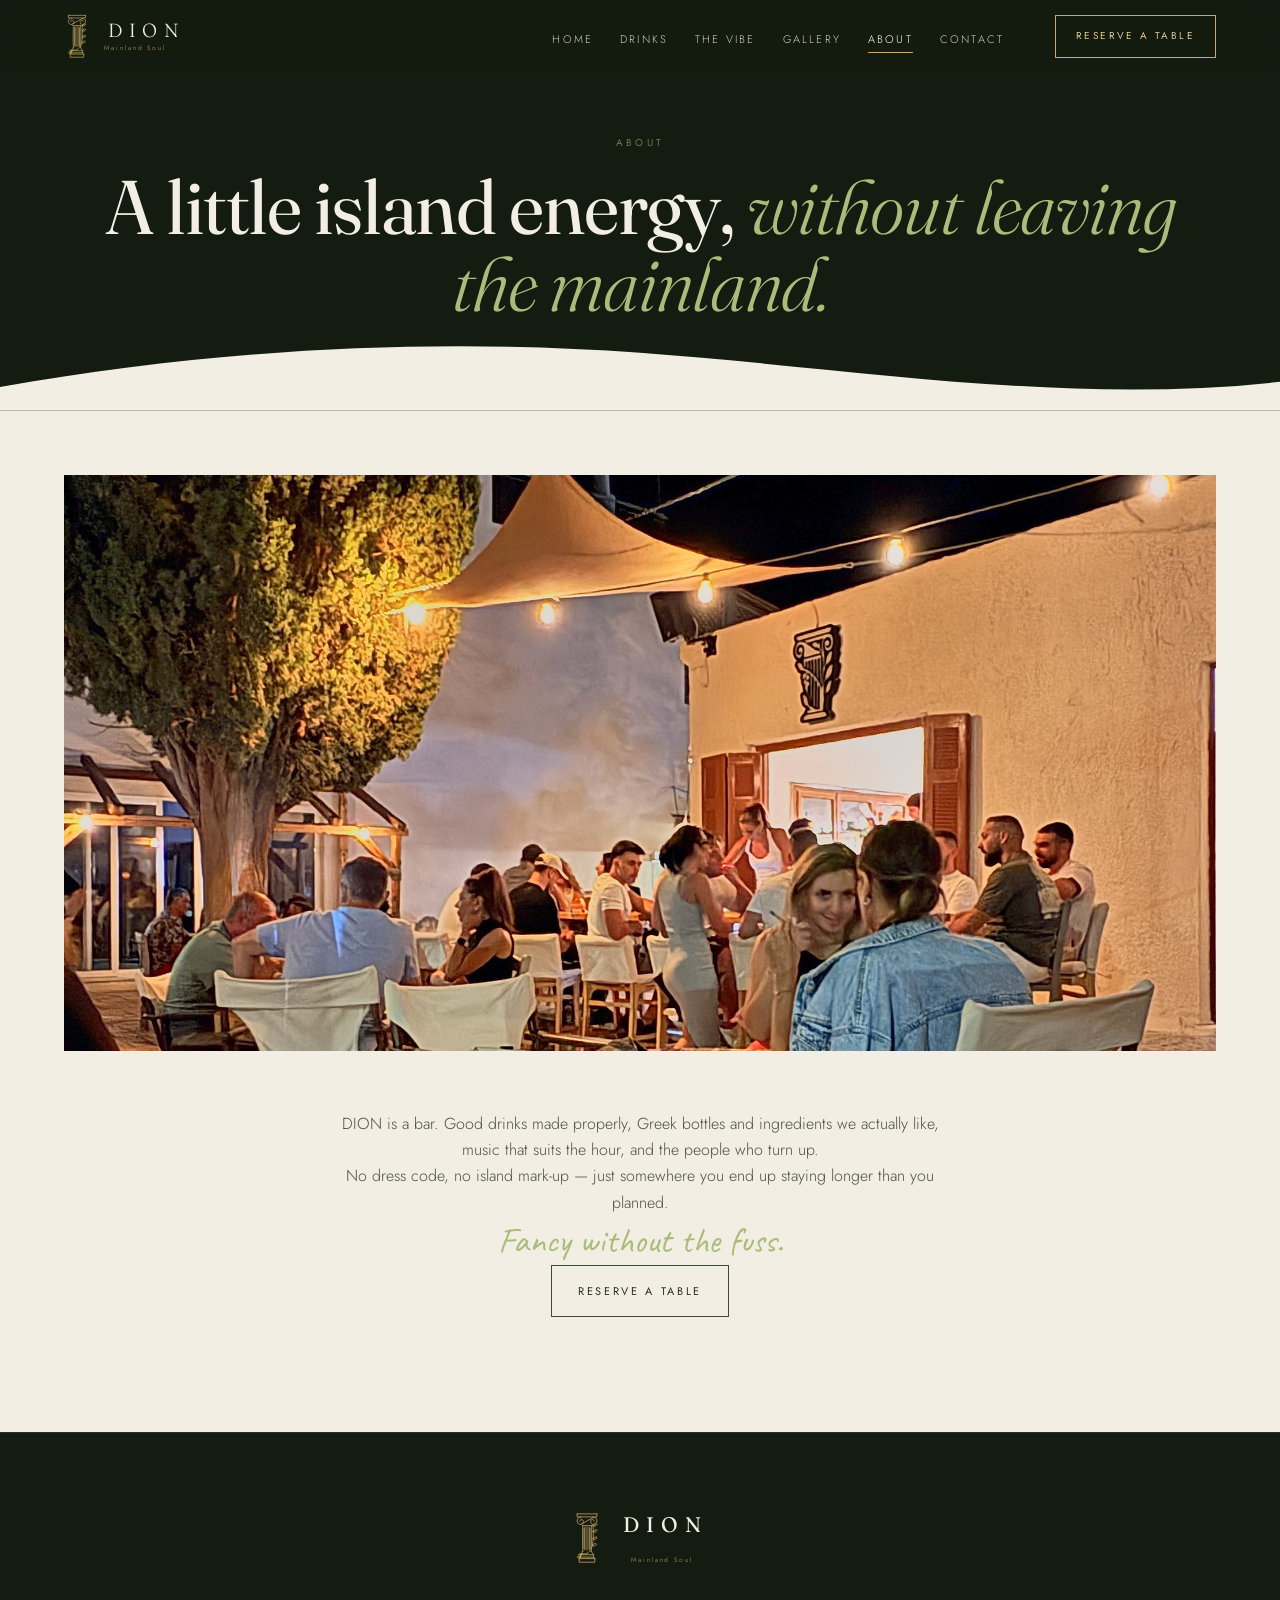
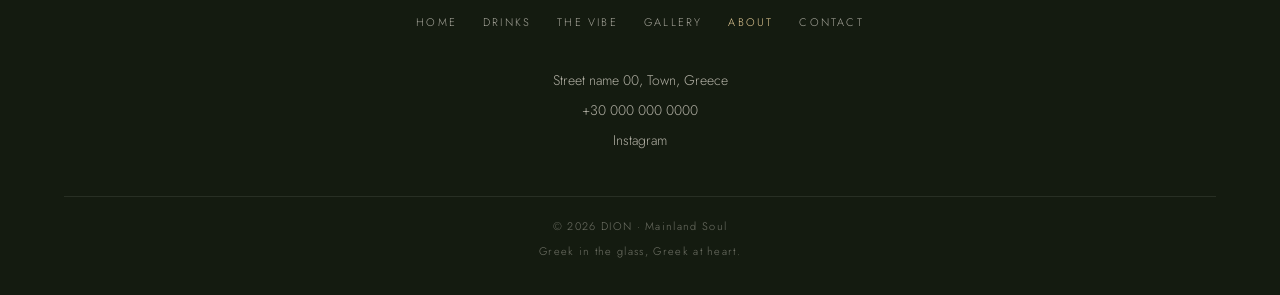
==== about.html @ cab8780d "Add files via upload" ====
<!DOCTYPE html>
<html lang="en">
<head>
<meta charset="utf-8">
<script>document.documentElement.className="js"</script>
<meta name="viewport" content="width=device-width, initial-scale=1, viewport-fit=cover">
<title>About · DION</title>
<meta name="description" content="DION is a bar. A little island energy, without leaving the mainland.">
<meta name="theme-color" content="#0B0B0A">
<meta property="og:title" content="About · DION">
<meta property="og:description" content="DION is a bar. A little island energy, without leaving the mainland.">
<meta property="og:image" content="hero-wide.jpeg">
<meta property="og:type" content="website">
<link rel="preconnect" href="https://fonts.googleapis.com">
<link rel="preconnect" href="https://fonts.gstatic.com" crossorigin>
<link rel="preconnect" href="https://images.unsplash.com" crossorigin>
<link rel="stylesheet" media="print" onload="this.media='all'"
      href="https://fonts.googleapis.com/css2?family=Fraunces:ital,opsz,wght@0,9..144,300..700;1,9..144,300..600&family=Jost:wght@300;400;500&family=Caveat:wght@500&display=swap">
<noscript><link rel="stylesheet" href="https://fonts.googleapis.com/css2?family=Fraunces:ital,opsz,wght@0,9..144,300..700;1,9..144,300..600&family=Jost:wght@300;400;500&family=Caveat:wght@500&display=swap"></noscript>
<link rel="stylesheet" href="assets/site.css">
</head>
<body>

<svg width="0" height="0" style="position:absolute" aria-hidden="true"><symbol id="dion-mark" viewBox="0 0 100 190">
  <g fill="none" stroke="currentColor" stroke-width="2.6" stroke-linecap="round" stroke-linejoin="round">
    <path d="M17 13 H83"/><path d="M83 13 V23 H17 V13"/>
    <path d="M30 24 C22 24 17 29 17 36 C17 43 22 48 29 48 C34 48 38 44 38 39 C38 35 35 32 31 32 C28 32 26 34 26 37"/>
    <path d="M70 24 C78 24 83 29 83 36 C83 43 78 48 71 48 C66 48 62 44 62 39 C62 35 65 32 69 32 C72 32 74 34 74 37"/>
    <path d="M31 47 L69 26"/><path d="M35 52 H65"/>
    <path d="M36 52 C35 76 35 112 36 138"/><path d="M64 52 C65 76 65 112 64 138"/>
    <path d="M43 57 V133 M50 57 V133 M57 57 V133 M40 61 V129 M60 61 V129"/>
    <path d="M35 138 C33 143 31 146 28 149 H72 C69 146 67 143 65 138"/>
    <path d="M28 149 V157 H72 V149"/><path d="M28 157 C27 159 26 161 24 162 M72 157 C73 159 74 161 76 162"/>
    <path d="M24 162 H76 M24 162 V174 H76 V162"/>
    <path d="M36 146 C50 150 64 138 68 118 C72 98 71 70 70 50"/>
    <path d="M68 118 C73 111 79 110 82 114 C78 120 72 122 68 118 Z"/>
    <path d="M70 96 C75 89 81 88 84 92 C80 98 74 100 70 96 Z"/>
    <path d="M70 72 C75 65 81 64 84 68 C80 74 74 76 70 72 Z"/>
    <path d="M70 52 C75 45 81 44 84 48 C80 54 74 56 70 52 Z"/>
    <path d="M36 146 C31 149 27 154 26 159"/>
    <path d="M33 148 C29 144 24 145 22 149 C26 153 31 152 33 148 Z"/>
    <path d="M28 155 C24 152 19 153 17 157 C21 161 26 160 28 155 Z"/>
  </g>
</symbol></svg>

<header class="nav nav--solid" id="nav">
  <a class="nav__brand" href="index.html" aria-label="DION, home">
    <svg viewBox="0 0 100 190" aria-hidden="true"><use href="#dion-mark"/></svg>
    <span>DION<small>Mainland Soul</small></span>
  </a>
  <button class="nav__burger" id="burger" type="button" aria-label="Menu" aria-expanded="false"><span></span></button>
  <ul class="nav__links" id="menu">
      <li><a href="index.html">Home</a></li>
      <li><a href="drinks.html">Drinks</a></li>
      <li><a href="vibe.html">The Vibe</a></li>
      <li><a href="gallery.html">Gallery</a></li>
      <li><a href="about.html" aria-current="page">About</a></li>
      <li><a href="contact.html">Contact</a></li>
      <li><a class="btn nav__cta" href="contact.html" data-cta>Reserve a table</a></li>
  </ul>
  <a class="btn nav__cta" href="contact.html" data-cta>Reserve a table</a>
</header>

<main>
<section class="pagehead">
  <div class="wrap">
    <p class="eyebrow rv">About</p>
    <h1 class="rv">A little island energy, <em>without leaving the mainland.</em></h1>
  </div>
</section>
<svg class="curve curve--cream" viewBox="0 0 1440 90" preserveAspectRatio="none" aria-hidden="true"><path fill="currentColor" d="M0 62C240 18 480 4 720 22s480 62 720 34v34H0V62Z"/></svg>
<section class="section section--cream">
  <div class="wrap">
    <figure class="fig fig--wide rv" style="grid-column:auto">
      <img src="hero-wide.jpeg" width="2000" height="1330" loading="lazy" decoding="async"
           alt="The DION courtyard on a summer night">
    </figure>
    <div class="col" style="margin-top:clamp(38px,5vw,60px)">
      <p class="lede rv">DION is a bar. Good drinks made properly, Greek bottles and ingredients we
        actually like, music that suits the hour, and the people who turn up.</p>
      <p class="lede rv">No dress code, no island mark-up — just somewhere you end up staying longer
        than you planned.</p>
      <p class="hand rv">Fancy without the fuss.</p>
      <p class="rv"><a class="btn btn--dark" href="contact.html" data-cta>Reserve a table</a></p>
    </div>
  </div>
</section>
</main>

<footer class="foot">
  <div class="wrap">
    <a class="foot__brand" href="index.html" aria-label="DION, home">
      <svg viewBox="0 0 100 190" aria-hidden="true"><use href="#dion-mark"/></svg>
      <span><b>DION</b><small>Mainland Soul</small></span>
    </a>
    <nav aria-label="Footer"><a href="index.html">Home</a><a href="drinks.html">Drinks</a><a href="vibe.html">The Vibe</a><a href="gallery.html">Gallery</a><a href="about.html" aria-current="page">About</a><a href="contact.html">Contact</a></nav>
    <div class="foot__col">
      <span id="fAddr">Street name 00, Town, Greece</span>
      <a id="fPhone" href="tel:+300000000000" data-phone>+30 000 000 0000</a>
      <a id="fIg" href="https://instagram.com/" target="_blank" rel="noopener">Instagram</a>
    </div>
    <div class="foot__base">
      <span>© <span id="year">2026</span> DION · Mainland Soul</span>
      <span>Greek in the glass, Greek at heart.</span>
    </div>
  </div>
</footer>
<script src="assets/site.js"></script>
</body>
</html>
---- assets/site.css ----
/* ═══════════════════════════════════════════════════════════════════════
   DION — shared stylesheet for every page.

   Alignment rule, applied consistently:
     · The hero on the home page is left-aligned. Everything else is centred.
     · Text sits in a centred column (--measure) so no block ever runs to
       one edge while its neighbour sits in the middle.
   ═══════════════════════════════════════════════════════════════════════ */

/* ── TOKENS ──────────────────────────────────────────────────────────── */
:root{
  --black:#0B0B0A;
  --olive-950:#141B10;
  --olive-900:#1B2416;
  --olive-800:#26301C;
  --olive-600:#3D4C2C;
  --olive-400:#6B7C4E;
  --sage:#A9BC7B;
  --sage-dim:#8A9C63;
  --cream:#F3EEE3;
  --cream-2:#E8E1D1;
  --cream-3:#D8CFB9;
  --gold:#C9A86A;
  --gold-lt:#E2C994;
  --gold-dim:#8E7645;
  --ink:#20261A;
  --ink-soft:#4A523E;

  --serif:"Fraunces",Georgia,"Times New Roman",serif;
  --sans:"Jost","Avenir Next","Helvetica Neue",Arial,sans-serif;
  --hand:"Caveat","Bradley Hand",cursive;

  --wrap:1280px;
  --gutter:clamp(20px,5vw,64px);
  --measure:62ch;           /* centred text column */
  --figgap:clamp(10px,1.4vw,18px);

  /* Entrance timing — home page only. Must match site.js. */
  --s1:.40s; --s2:.70s; --s3:.95s; --s4:1.15s; --s5:1.35s; --s6:1.55s;
  --stroke-dur:.55s;
  --word-at:2.05s; --word-dur:.75s;
  --doors-at:2.85s; --doors-dur:1.15s;
  --door-ease:cubic-bezier(.76,0,.24,1);
  --intro-play:running;
}

*,*::before,*::after{box-sizing:border-box}
html{-webkit-text-size-adjust:100%;overflow-x:hidden}
body{margin:0;background:var(--olive-900);color:var(--ink);font-family:var(--sans);font-weight:300;
     font-size:clamp(15px,.42vw + 14px,17px);line-height:1.65;overflow-x:hidden}
img{max-width:100%;display:block}
figure{margin:0}
a{color:inherit}
a,button{-webkit-tap-highlight-color:transparent}
:focus-visible{outline:2px solid var(--gold-lt);outline-offset:3px;border-radius:2px}
img.is-failed{opacity:0!important;visibility:hidden}
@media (prefers-reduced-motion:no-preference){html{scroll-behavior:smooth}}

/* ═══ 1. THE ENTRANCE (home only) ════════════════════════════════════ */
.entrance{position:fixed;inset:0;z-index:100;display:flex;background:var(--black);
  animation:introRetire 0s linear calc(var(--doors-at) + var(--doors-dur)) forwards;
  animation-play-state:var(--intro-play)}
@keyframes introRetire{to{visibility:hidden;pointer-events:none}}
.entrance.is-done{opacity:0;pointer-events:none;transition:opacity .4s ease}
.door{position:relative;flex:1 0 50%;height:100%;overflow:hidden;background:var(--black);
  animation-duration:var(--doors-dur);animation-delay:var(--doors-at);
  animation-timing-function:var(--door-ease);animation-fill-mode:forwards;
  animation-play-state:var(--intro-play)}
.door--l{animation-name:doorL}
.door--r{animation-name:doorR;transform:translateX(-1px)}
@keyframes doorL{to{transform:translateX(-100.5%)}}
@keyframes doorR{to{transform:translateX(100.5%)}}
.door__art{position:absolute;top:50%;width:min(170px,40vw,22vh);
  transform:translate(-50%,-50%);text-align:center;color:var(--gold)}
.door--l .door__art{left:100%}
.door--r .door__art{left:0}
.mark{display:block;width:100%;height:auto;overflow:visible;
  filter:drop-shadow(0 0 7px rgba(201,168,106,.28)) drop-shadow(0 0 22px rgba(201,168,106,.12))}
.mark path{fill:none;stroke:currentColor;stroke-width:2.2;stroke-linecap:round;stroke-linejoin:round;
  vector-effect:non-scaling-stroke}
.draw path{stroke-dasharray:100;stroke-dashoffset:100;
  animation:draw var(--stroke-dur) cubic-bezier(.55,.06,.28,1) both}
.draw .seed{stroke-dashoffset:0;animation:none}
@keyframes draw{to{stroke-dashoffset:0}}
.draw .s1{animation-delay:var(--s1)} .draw .s2{animation-delay:var(--s2)}
.draw .s3{animation-delay:var(--s3)} .draw .s4{animation-delay:var(--s4)}
.draw .s5{animation-delay:var(--s5)} .draw .s6{animation-delay:var(--s6)}
.intro-word{position:absolute;left:50%;top:100%;width:max-content;
  margin-top:clamp(16px,3vh,30px);transform:translateX(-50%);opacity:0;
  animation:wordIn var(--word-dur) cubic-bezier(.2,.7,.3,1) var(--word-at) forwards}
@keyframes wordIn{from{opacity:0;transform:translate(-50%,10px);filter:blur(4px)}
                  to{opacity:1;transform:translate(-50%,0);filter:none}}
.intro-word b{display:block;font-family:var(--serif);font-weight:400;color:var(--gold-lt);
  font-size:clamp(26px,5.4vw,42px);letter-spacing:.42em;text-indent:.42em;line-height:1}
.intro-word i{display:flex;align-items:center;justify-content:center;gap:10px;margin-top:12px;
  font-family:var(--sans);font-style:normal;font-weight:400;color:var(--gold);
  font-size:clamp(8px,1.5vw,10px);letter-spacing:.36em;text-indent:.36em;white-space:nowrap}
.intro-word i::before,.intro-word i::after{content:"";width:clamp(14px,4vw,30px);height:1px;
  background:currentColor;opacity:.55}
.skip{position:fixed;right:max(18px,env(safe-area-inset-right));bottom:max(18px,env(safe-area-inset-bottom));
  z-index:101;background:none;border:0;padding:10px 4px;cursor:pointer;
  font-family:var(--sans);font-size:10px;letter-spacing:.28em;color:var(--gold-dim);
  opacity:0;animation:skipIn .5s ease .9s forwards}
.skip:hover{color:var(--gold-lt)}
@keyframes skipIn{to{opacity:1}}
.intro-lock{overflow:hidden}
.intro-over .hero__media{animation:none}

/* ═══ 2. SHARED FURNITURE ═══════════════════════════════════════════ */
.wrap{width:100%;max-width:var(--wrap);margin-inline:auto;padding-inline:var(--gutter)}
.section{padding-block:clamp(64px,9vw,120px)}
.section--cream{background:var(--cream);color:var(--ink)}
.section--olive{background:var(--olive-900);color:var(--cream)}
.section--dark{background:var(--olive-950);color:var(--cream)}
h1,h2,h3{font-family:var(--serif);font-weight:400;letter-spacing:-.015em;margin:0}
h1{font-size:clamp(38px,6.4vw,76px);line-height:1.02}
h2{font-size:clamp(32px,5vw,56px);line-height:1.06}
h3{font-size:clamp(19px,2vw,24px);line-height:1.2}

.eyebrow{font-size:10px;letter-spacing:.34em;text-transform:uppercase;font-weight:400;
  color:var(--olive-400);margin:0 0 16px}
.section--olive .eyebrow,.section--dark .eyebrow{color:var(--sage-dim)}
.lede{font-size:clamp(16px,1.1vw,19px);color:var(--ink-soft)}
.section--olive .lede,.section--dark .lede{color:rgba(243,238,227,.74)}
.hand{font-family:var(--hand);font-size:clamp(26px,3.4vw,36px);color:var(--sage);
  line-height:1.35;transform:rotate(-1.6deg);display:inline-block;margin:0}

/* Every text block lives in one centred column of the same width. */
.col{max-width:var(--measure);margin-inline:auto;text-align:center}
.col > * + *{margin-top:18px}
.col p{margin:0}

.btn{display:inline-flex;align-items:center;gap:.85em;font-family:var(--sans);font-size:11px;
  font-weight:400;letter-spacing:.24em;text-transform:uppercase;text-decoration:none;
  padding:16px 26px;border:1px solid var(--gold);color:var(--gold-lt);background:none;
  cursor:pointer;transition:background .35s ease,color .35s ease,border-color .35s ease}
.btn:hover{background:var(--gold);color:var(--olive-900);border-color:var(--gold)}
.btn svg{transition:transform .35s ease}
.btn:hover svg{transform:translateX(5px)}
.btn--dark{border-color:var(--olive-600);color:var(--olive-800)}
.btn--dark:hover{background:var(--olive-800);color:var(--cream);border-color:var(--olive-800)}

/* ═══ 3. NAVIGATION ═════════════════════════════════════════════════ */
.nav{position:fixed;top:0;left:0;right:0;z-index:60;display:flex;align-items:center;
  gap:24px;padding:18px var(--gutter);padding-top:max(18px,env(safe-area-inset-top));
  transition:background .45s ease,backdrop-filter .45s ease,padding .45s ease;color:var(--cream)}
.nav.is-stuck,.nav--solid{background:rgba(20,27,16,.93);backdrop-filter:blur(9px);padding-block:12px}
.nav__brand{display:flex;align-items:center;gap:12px;text-decoration:none;margin-right:auto}
.nav__brand svg{width:26px;height:auto;color:var(--gold);flex:none}
.nav__brand span{font-family:var(--serif);font-size:19px;letter-spacing:.34em;text-indent:.34em;
  color:var(--cream);line-height:1}
.nav__brand small{display:block;font-family:var(--sans);font-size:6.5px;letter-spacing:.3em;
  text-indent:.3em;color:var(--gold);margin-top:5px}
.nav__links{display:flex;gap:clamp(14px,2.1vw,30px);list-style:none;margin:0;padding:0}
.nav__links a{position:relative;text-decoration:none;font-size:11px;letter-spacing:.2em;
  text-transform:uppercase;padding-block:6px;color:rgba(243,238,227,.86);transition:color .3s}
.nav__links a::after{content:"";position:absolute;left:0;right:0;bottom:0;height:1px;
  background:var(--gold);transform:scaleX(0);transform-origin:left;transition:transform .4s cubic-bezier(.4,0,.2,1)}
.nav__links a:hover,.nav__links a[aria-current]{color:#fff}
.nav__links a:hover::after,.nav__links a[aria-current]::after{transform:scaleX(1)}
.nav__cta{white-space:nowrap;padding:12px 20px;font-size:10px}
.nav__links .nav__cta{display:none}
.nav__burger{display:none;width:44px;height:44px;border:1px solid rgba(243,238,227,.3);
  background:none;cursor:pointer;padding:0;align-items:center;justify-content:center}
.nav__burger span{display:block;width:17px;height:1px;background:var(--cream);position:relative}
.nav__burger span::before,.nav__burger span::after{content:"";position:absolute;left:0;width:17px;
  height:1px;background:var(--cream);transition:transform .3s}
.nav__burger span::before{top:-5px}.nav__burger span::after{top:5px}
body.menu-open .nav__burger span{background:transparent}
body.menu-open .nav__burger span::before{transform:translateY(5px) rotate(45deg)}
body.menu-open .nav__burger span::after{transform:translateY(-5px) rotate(-45deg)}

@media (max-width:900px){
  .nav__cta{display:none}
  .nav__burger{display:flex}
  .nav__links{position:fixed;inset:0;flex-direction:column;justify-content:center;align-items:center;
    gap:26px;background:var(--olive-950);opacity:0;visibility:hidden;
    transition:opacity .4s ease,visibility .4s;z-index:1}
  .nav__brand,.nav__burger{position:relative;z-index:2}
  body.menu-open .nav__links{opacity:1;visibility:visible}
  /* backdrop-filter would make .nav the containing block for its fixed child,
     collapsing the menu into the header bar. Drop it while the menu is open. */
  body.menu-open .nav,body.menu-open .nav.is-stuck,body.menu-open .nav--solid{
    backdrop-filter:none;background:transparent}
  body.menu-open{overflow:hidden}
  .nav__links a{font-size:15px;letter-spacing:.28em}
  .nav__links li:last-child{margin-top:14px}
  .nav__links .btn{display:inline-flex}
  .nav__brand svg{width:23px}
  .nav__brand span{font-size:17px}
  .nav__brand small{font-size:7.5px;letter-spacing:.26em;text-indent:.26em;white-space:nowrap}
  .nav{padding-inline:clamp(18px,5vw,28px);gap:14px}
}

/* ═══ 4. HOME HERO — the one deliberately left-aligned block ════════ */
.hero{position:relative;min-height:100svh;display:flex;align-items:flex-end;
  background:var(--olive-950);overflow:hidden;isolation:isolate}
@supports not (min-height:100svh){.hero{min-height:100vh}}
.hero__media{position:absolute;inset:0;z-index:-2;background:#2a2118 center/cover no-repeat;
  animation:enterZoom var(--doors-dur) var(--door-ease) var(--doors-at) both;
  animation-play-state:var(--intro-play)}
@keyframes enterZoom{from{transform:scale(1.025)}to{transform:scale(1)}}
.hero__media img{width:100%;height:100%;object-fit:cover;object-position:58% 52%}
.js .hero__media img{opacity:0;transition:opacity .9s ease}
.hero__media img.is-loaded{opacity:1}
.hero::before{content:"";position:absolute;inset:0;z-index:-1;
  background:linear-gradient(100deg,rgba(15,21,11,.96) 0%,rgba(17,24,13,.9) 26%,rgba(20,27,16,.55) 48%,rgba(20,27,16,.06) 68%,transparent 82%)}
.hero::after{content:"";position:absolute;inset:0;z-index:-1;
  background:linear-gradient(to top,rgba(12,17,9,.75),transparent 34%)}
.hero__inner{position:relative;width:100%;max-width:var(--wrap);margin-inline:auto;
  padding:0 var(--gutter) clamp(72px,13vh,132px);padding-top:22vh;text-align:left}
.hero h1{color:var(--cream);font-size:clamp(46px,8.4vw,104px);line-height:.96;letter-spacing:-.03em}
.hero h1 em{display:block;font-style:italic;color:var(--sage);font-weight:300}
.squiggle{display:block;width:74px;height:12px;margin:26px 0 24px;color:var(--gold);opacity:.8}
.hero p{max-width:26ch;color:rgba(243,238,227,.88);font-size:clamp(16px,1.3vw,19px);margin:0 0 22px}
.hero .hand{display:block;width:fit-content;margin-bottom:34px;font-size:clamp(22px,2.6vw,28px)}
.hero .hand svg{display:inline-block;width:15px;height:15px;margin-left:7px;vertical-align:-1px;color:var(--gold)}
.scroll-cue{position:absolute;left:50%;bottom:26px;transform:translateX(-50%);z-index:2;
  font-size:9px;letter-spacing:.3em;text-transform:uppercase;color:rgba(243,238,227,.5);
  display:flex;flex-direction:column;align-items:center;gap:9px;text-decoration:none}
.scroll-cue::after{content:"";width:1px;height:34px;background:linear-gradient(var(--gold),transparent);
  animation:cue 2.4s ease-in-out infinite}
@keyframes cue{0%,100%{opacity:.25;transform:scaleY(.55);transform-origin:top}
               50%{opacity:1;transform:scaleY(1);transform-origin:top}}
@media (max-width:900px){
  .hero{min-height:clamp(560px,80svh,780px)}
  .hero__media img{object-position:62% 50%}
  .hero::before{background:linear-gradient(to top,rgba(11,15,8,.97) 0%,rgba(12,17,9,.93) 28%,rgba(14,20,10,.66) 50%,rgba(14,20,10,.18) 76%,rgba(8,12,6,.58) 100%)}
  .hero::after{background:none}
  .hero__inner{padding-top:16vh;padding-bottom:clamp(52px,8vh,80px)}
  .hero h1{font-size:clamp(42px,12.4vw,64px);line-height:1.02}
  .squiggle{width:62px;margin:20px 0 20px}
  .hero p{max-width:32ch;font-size:16.5px}
  .hero .hand{font-size:23px;margin-bottom:28px}
  .scroll-cue{display:none}
}
@media (max-width:640px){.hero__media img{object-position:68% 50%}}
@media (max-width:400px){.hero h1{font-size:40px}}

/* ═══ 5. PAGE HEADER (every page except home) ═══════════════════════ */
.pagehead{background:var(--olive-950);color:var(--cream);text-align:center;
  padding-top:calc(clamp(96px,15vh,150px) + env(safe-area-inset-top));
  padding-bottom:clamp(48px,7vw,88px)}
.pagehead h1{color:var(--cream)}
.pagehead h1 em{font-style:italic;color:var(--sage);font-weight:300}
.pagehead .lede{margin:22px auto 0;max-width:var(--measure);color:rgba(243,238,227,.74)}
.pagehead .hand{margin-top:22px}

/* ═══ 6. THE CURVE ══════════════════════════════════════════════════ */
.curve{display:block;width:100%;height:clamp(38px,6vw,80px);
  margin-top:calc(clamp(38px,6vw,80px) * -1);position:relative;z-index:1}
.curve--cream{color:var(--cream)}
.curve--olive{color:var(--olive-900)}

/* ═══ 7. FEATURE STRIP ══════════════════════════════════════════════ */
.strip{position:relative;background:var(--cream);margin-top:-1px}
.strip__grid{display:grid;grid-template-columns:repeat(4,1fr);gap:0;
  padding-block:clamp(30px,4.2vw,54px)}
.feat{padding:6px clamp(14px,2.2vw,34px);display:flex;flex-direction:column;
  align-items:center;text-align:center;gap:12px}
.feat + .feat{border-left:1px solid var(--cream-3)}
.feat svg{width:42px;height:42px;color:var(--olive-600);flex:none}
.feat h3{font-family:var(--sans);font-size:11px;font-weight:400;letter-spacing:.24em;
  text-transform:uppercase;color:var(--olive-800)}
.feat p{margin:0;font-size:14.5px;line-height:1.5;color:var(--ink-soft);max-width:22ch}
@media (max-width:820px){
  .strip__grid{grid-template-columns:repeat(2,1fr);row-gap:34px;padding-block:34px}
  .feat + .feat{border-left:0}
  .feat:nth-child(even){border-left:1px solid var(--cream-3)}
  .feat svg{width:34px;height:34px}
}
@media (max-width:420px){
  .feat{padding-inline:10px}
  .feat p{font-size:13.5px}
  .feat h3{letter-spacing:.16em;font-size:10.5px}
}

/* ═══ 8. FIGURE SETS ════════════════════════════════════════════════
   One wide plate on top, two squares beneath. The two squares together
   are exactly the width and height of the plate above them, so the
   block always reads as a balanced rectangle — never one big shape
   with a small one stranded beside it.                              */
.figset{display:grid;grid-template-columns:1fr 1fr;gap:var(--figgap);
  max-width:min(100%,1040px);margin:clamp(34px,5vw,58px) auto 0}

/* A header and the section under it share a background, so the two lots of
   padding stack into a void. Pull the section up when the tones match. */
.pagehead + .section--dark{padding-top:0}
.pagehead + .section--olive{padding-top:clamp(36px,5vw,64px)}
.pagehead + .curve + .section--cream{padding-top:clamp(36px,5vw,72px)}
.fig{position:relative;overflow:hidden;background:var(--olive-800)}
.fig img{width:100%;height:100%;object-fit:cover;
  transition:transform 1.1s cubic-bezier(.2,.6,.2,1)}
.fig:hover img{transform:scale(1.045)}
.fig--wide{grid-column:1 / -1;aspect-ratio:2 / 1}
.fig--sq{aspect-ratio:1}
.section--olive .fig,.section--dark .fig{outline:1px solid rgba(201,168,106,.15)}
@media (max-width:520px){.fig--wide{aspect-ratio:3 / 2}}

/* ═══ 9. DRINKS LIST ════════════════════════════════════════════════ */
.list{list-style:none;margin:clamp(34px,5vw,58px) 0 0;padding:0;
  display:grid;grid-template-columns:repeat(auto-fit,minmax(260px,1fr));gap:2px 44px}
.list li{display:grid;gap:4px;justify-items:center;text-align:center;
  padding:17px 0;border-bottom:1px solid var(--cream-3)}
.list b{font-family:var(--serif);font-weight:400;font-size:21px;letter-spacing:-.01em}
.list em{font-style:normal;font-size:13.5px;line-height:1.45;color:var(--ink-soft)}
.list i{font-style:normal;font-size:13px;letter-spacing:.08em;color:var(--olive-600)}
.list__foot{margin:26px auto 0;font-size:13.5px;color:var(--olive-400);
  letter-spacing:.02em;text-align:center;max-width:44ch}

/* ═══ 10. GALLERY ═══════════════════════════════════════════════════
   A fixed grid of squares, eight of them, so it divides evenly by two
   and by four. No ragged last row, no gap beside a lone tile.        */
.gal{display:grid;grid-template-columns:repeat(4,1fr);gap:var(--figgap);
  margin-top:clamp(34px,5vw,58px)}
.gal button{display:block;width:100%;aspect-ratio:1;margin:0;padding:0;border:0;
  background:var(--olive-800);cursor:zoom-in;overflow:hidden;position:relative}
.gal img{width:100%;height:100%;object-fit:cover;filter:saturate(.96);
  transition:transform 1.2s cubic-bezier(.2,.6,.2,1),filter .6s ease}
.gal button:hover img{transform:scale(1.05);filter:saturate(1.06)}
.gal button:focus-visible{outline-offset:-4px}
@media (max-width:880px){.gal{grid-template-columns:repeat(2,1fr)}}

.lightbox{position:fixed;inset:0;z-index:90;display:flex;align-items:center;justify-content:center;
  background:rgba(8,10,7,.94);padding:22px;opacity:0;visibility:hidden;
  transition:opacity .35s ease,visibility .35s}
.lightbox.is-open{opacity:1;visibility:visible}
.lightbox img{max-width:100%;max-height:88vh;object-fit:contain;box-shadow:0 30px 90px rgba(0,0,0,.6)}
.lightbox button{position:absolute;top:16px;right:20px;background:none;border:0;color:var(--cream);
  font-size:26px;line-height:1;cursor:pointer;padding:10px}

/* ═══ 11. TEASER CARDS (home) ═══════════════════════════════════════ */
.cards{display:grid;grid-template-columns:repeat(3,1fr);gap:clamp(14px,2vw,26px);
  margin-top:clamp(34px,5vw,58px)}
.card{display:block;text-decoration:none;color:inherit;text-align:center}
.card__img{position:relative;overflow:hidden;aspect-ratio:4/3;background:var(--olive-800)}
.card__img img{width:100%;height:100%;object-fit:cover;
  transition:transform 1.1s cubic-bezier(.2,.6,.2,1)}
.card:hover .card__img img{transform:scale(1.05)}
.card h3{margin-top:18px;font-size:clamp(20px,2vw,26px)}
.card p{margin:8px 0 0;font-size:14.5px;color:var(--ink-soft)}
.card span{display:inline-block;margin-top:12px;font-size:10px;letter-spacing:.26em;
  text-transform:uppercase;color:var(--olive-400)}
.card:hover span{color:var(--olive-800)}
@media (max-width:820px){.cards{grid-template-columns:1fr;gap:34px}}

/* ═══ 12. CONTACT ═══════════════════════════════════════════════════ */
.facts{list-style:none;margin:clamp(34px,5vw,54px) 0 0;padding:0;display:grid;
  grid-template-columns:repeat(3,1fr);gap:34px;text-align:center}
.facts li{display:grid;gap:6px;justify-items:center}
.facts h3{font-family:var(--sans);font-size:10px;letter-spacing:.3em;text-transform:uppercase;
  color:var(--sage-dim);font-weight:400}
.facts p,.facts a{margin:0;color:var(--cream);text-decoration:none;font-size:17px;line-height:1.5}
.facts a:hover{color:var(--gold-lt)}
@media (max-width:760px){.facts{grid-template-columns:1fr;gap:28px}}

.ig{display:flex;align-items:center;justify-content:center;gap:18px;padding:22px;
  margin:clamp(30px,4vw,46px) auto 0;max-width:var(--measure);text-decoration:none;text-align:left;
  border:1px solid rgba(201,168,106,.32);
  background:linear-gradient(120deg,rgba(61,76,44,.5),rgba(20,27,16,.2));
  transition:border-color .4s ease,transform .4s ease,background .4s ease}
.ig:hover{border-color:var(--gold);transform:translateY(-2px);
  background:linear-gradient(120deg,rgba(61,76,44,.75),rgba(20,27,16,.3))}
.ig svg{width:30px;height:30px;color:var(--gold);flex:none}
.ig b{display:block;font-family:var(--serif);font-size:22px;font-weight:400;color:var(--cream)}
.ig span{font-size:13px;color:rgba(243,238,227,.62)}

.map{display:block;position:relative;overflow:hidden;aspect-ratio:16/9;text-decoration:none;
  margin-top:clamp(30px,4vw,46px);border:1px solid rgba(201,168,106,.22);background:
    radial-gradient(circle at 62% 44%,rgba(201,168,106,.16),transparent 58%),var(--olive-800)}
.map__grid{position:absolute;inset:0;opacity:.5;
  background-image:linear-gradient(rgba(169,188,123,.13) 1px,transparent 1px),
                   linear-gradient(90deg,rgba(169,188,123,.13) 1px,transparent 1px);
  background-size:38px 38px}
.map__road{position:absolute;inset:0;color:rgba(169,188,123,.3)}
.map__pin{position:absolute;top:44%;left:62%;transform:translate(-50%,-100%);color:var(--gold);
  display:flex;flex-direction:column;align-items:center;gap:6px}
.map__pin svg{width:26px;height:26px;filter:drop-shadow(0 3px 10px rgba(0,0,0,.5))}
.map__label{position:absolute;left:0;right:0;bottom:0;padding:16px 20px;display:flex;
  justify-content:space-between;align-items:baseline;gap:14px;
  background:linear-gradient(transparent,rgba(12,17,9,.9));color:var(--cream);
  font-size:11px;letter-spacing:.22em;text-transform:uppercase}
.map__label em{font-style:normal;color:var(--gold)}
.cta-row{margin-top:clamp(30px,4vw,46px);display:flex;flex-wrap:wrap;gap:14px;
  align-items:center;justify-content:center}
.cta-row span{font-size:13.5px;color:rgba(243,238,227,.55)}
@media (max-width:520px){.map{aspect-ratio:4/3}}

/* ═══ 13. FOOTER ════════════════════════════════════════════════════ */
.foot{background:var(--olive-950);color:rgba(243,238,227,.7);
  padding:clamp(46px,6vw,74px) 0 34px;border-top:1px solid rgba(201,168,106,.14);text-align:center}
.foot__brand{display:inline-flex;align-items:center;gap:14px;text-decoration:none}
.foot__brand svg{width:30px;color:var(--gold)}
.foot__brand b{display:block;font-family:var(--serif);font-weight:400;font-size:21px;
  letter-spacing:.34em;text-indent:.34em;color:var(--cream)}
.foot__brand small{font-size:6.5px;letter-spacing:.3em;text-indent:.3em;color:var(--gold)}
.foot nav{display:flex;flex-wrap:wrap;justify-content:center;gap:12px 26px;
  margin-top:clamp(26px,3.5vw,38px)}
.foot nav a{text-decoration:none;font-size:11px;letter-spacing:.2em;text-transform:uppercase;
  color:rgba(243,238,227,.66)}
.foot nav a:hover,.foot nav a[aria-current]{color:var(--gold-lt)}
.foot__col{display:grid;justify-items:center;gap:7px;font-size:14px;
  margin-top:clamp(26px,3.5vw,38px)}
.foot__col a{text-decoration:none}
.foot__col a:hover{color:var(--gold-lt)}
.foot__base{margin-top:clamp(30px,4vw,44px);padding-top:20px;
  border-top:1px solid rgba(243,238,227,.09);display:flex;flex-direction:column;
  align-items:center;gap:7px;font-size:11px;letter-spacing:.12em;color:rgba(243,238,227,.42)}

/* ═══ 14. REVEALS ═══════════════════════════════════════════════════ */
.rv{opacity:0;transform:translateY(14px);
  transition:opacity .9s cubic-bezier(.2,.7,.3,1),transform .9s cubic-bezier(.2,.7,.3,1)}
.rv.in{opacity:1;transform:none}
.rv:nth-child(2){transition-delay:.07s}
.rv:nth-child(3){transition-delay:.14s}
.rv:nth-child(4){transition-delay:.21s}
.rv-fade{opacity:0;transition:opacity 1.1s cubic-bezier(.2,.7,.3,1) .1s}
.rv-fade.in{opacity:1}
@media (prefers-reduced-motion:reduce){
  .draw path{animation:none;stroke-dashoffset:0}
  .intro-word{animation:none;opacity:1}
  .door{animation:none}
  .hero__media{animation:none}
  .entrance{animation:rmFade .7s ease 1.15s forwards}
  @keyframes rmFade{to{opacity:0;visibility:hidden;pointer-events:none}}
  .rv,.rv-fade{opacity:1;transform:none;transition:none}
  .fig img,.gal img,.card__img img{transition:none}
  .scroll-cue::after{animation:none}
  html{scroll-behavior:auto}
}
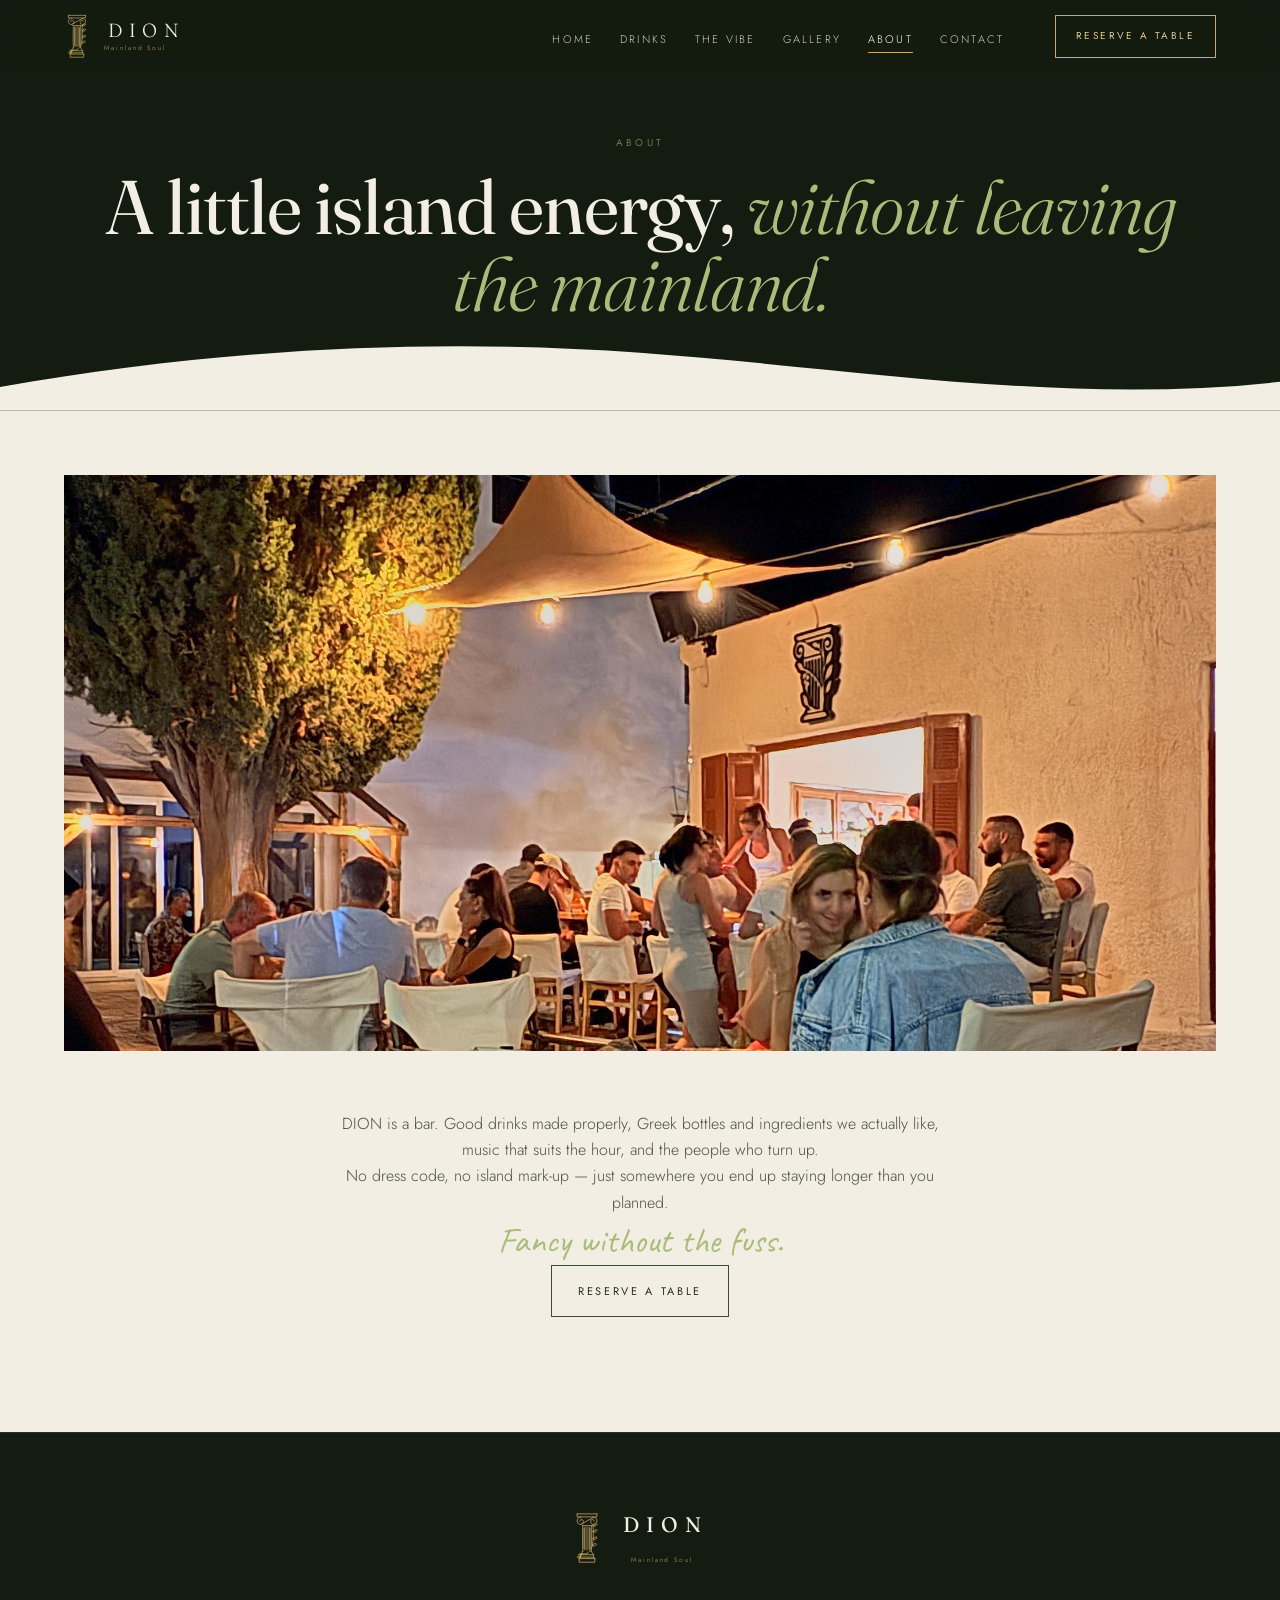
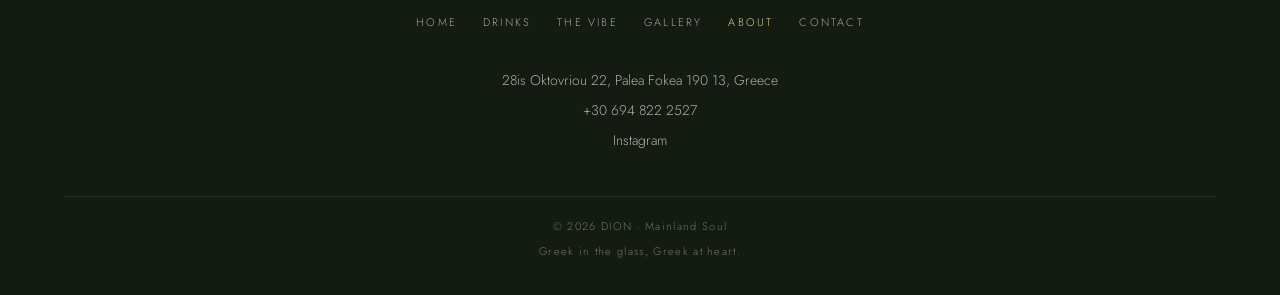
==== commit c8396a93: "Add files via upload" ====
--- a/about.html
+++ b/about.html
@@ -71,10 +71,12 @@
 <svg class="curve curve--cream" viewBox="0 0 1440 90" preserveAspectRatio="none" aria-hidden="true"><path fill="currentColor" d="M0 62C240 18 480 4 720 22s480 62 720 34v34H0V62Z"/></svg>
 <section class="section section--cream">
   <div class="wrap">
-    <figure class="fig fig--wide rv" style="grid-column:auto">
+    <!-- photo slot: about — swap src for img/about.jpg -->
+    <button type="button" class="fig fig--full rv" data-full="hero-wide.jpeg"
+            aria-label="Open photo: the DION courtyard at night">
       <img src="hero-wide.jpeg" width="2000" height="1330" loading="lazy" decoding="async"
            alt="The DION courtyard on a summer night">
-    </figure>
+    </button>
     <div class="col" style="margin-top:clamp(38px,5vw,60px)">
       <p class="lede rv">DION is a bar. Good drinks made properly, Greek bottles and ingredients we
         actually like, music that suits the hour, and the people who turn up.</p>
@@ -86,6 +88,16 @@
   </div>
 </section>
 </main>
+
+<div class="lightbox" id="lightbox" role="dialog" aria-modal="true" aria-label="Photo">
+  <div class="lb__stage">
+    <img id="lbImg" src="" alt="">
+  </div>
+  <button type="button" class="lb__close" aria-label="Close">&times;</button>
+  <button type="button" class="lb__nav lb__nav--prev" aria-label="Previous photo">&#8249;</button>
+  <button type="button" class="lb__nav lb__nav--next" aria-label="Next photo">&#8250;</button>
+  <p class="lb__hint">Pinch, scroll or double-tap to zoom</p>
+</div>
 
 <footer class="foot">
   <div class="wrap">
--- a/assets/site.css
+++ b/assets/site.css
@@ -280,22 +280,41 @@
    are exactly the width and height of the plate above them, so the
    block always reads as a balanced rectangle — never one big shape
    with a small one stranded beside it.                              */
-.figset{display:grid;grid-template-columns:1fr 1fr;gap:var(--figgap);
-  max-width:min(100%,1040px);margin:clamp(34px,5vw,58px) auto 0}
-
 /* A header and the section under it share a background, so the two lots of
    padding stack into a void. Pull the section up when the tones match. */
 .pagehead + .section--dark{padding-top:0}
 .pagehead + .section--olive{padding-top:clamp(36px,5vw,64px)}
 .pagehead + .curve + .section--cream{padding-top:clamp(36px,5vw,72px)}
+
+/* The overlapping plate: a tall image with a second riding over its bottom
+   corner, separated by a band of the section's own background. Everything
+   is a percentage, so the same composition holds on a phone as on a
+   desktop — never two flat squares sitting side by side. */
+.section--cream{--_bg:var(--cream)}
+.section--olive{--_bg:var(--olive-900)}
+.section--dark{--_bg:var(--olive-950)}
+
+.overlap{position:relative;max-width:min(100%,860px);
+  margin:clamp(34px,5vw,58px) auto 0}
 .fig{position:relative;overflow:hidden;background:var(--olive-800)}
 .fig img{width:100%;height:100%;object-fit:cover;
   transition:transform 1.1s cubic-bezier(.2,.6,.2,1)}
 .fig:hover img{transform:scale(1.045)}
-.fig--wide{grid-column:1 / -1;aspect-ratio:2 / 1}
-.fig--sq{aspect-ratio:1}
-.section--olive .fig,.section--dark .fig{outline:1px solid rgba(201,168,106,.15)}
-@media (max-width:520px){.fig--wide{aspect-ratio:3 / 2}}
+button.fig{display:block;width:100%;padding:0;border:0;cursor:zoom-in}
+.overlap .fig--a{width:74%;aspect-ratio:4/5}
+.overlap .fig--b{width:50%;aspect-ratio:1;z-index:2;margin:-24% 2% 0 auto;
+  outline:clamp(6px,1.1vw,11px) solid var(--_bg);
+  box-shadow:0 22px 55px rgba(0,0,0,.28)}
+.overlap .fig--c{position:absolute;left:0;bottom:0;width:29%;aspect-ratio:1;z-index:3;
+  outline:clamp(6px,1.1vw,11px) solid var(--_bg);
+  box-shadow:0 16px 40px rgba(0,0,0,.32)}
+.fig--full{aspect-ratio:2/1;cursor:zoom-in}
+@media (max-width:640px){.fig--full{aspect-ratio:4/3}}
+@media (max-width:520px){
+  .overlap .fig--a{width:79%}
+  .overlap .fig--b{width:55%;margin-top:-27%}
+  .overlap .fig--c{width:32%}
+}
 
 /* ═══ 9. DRINKS LIST ════════════════════════════════════════════════ */
 .list{list-style:none;margin:clamp(34px,5vw,58px) 0 0;padding:0;
@@ -322,12 +341,35 @@
 @media (max-width:880px){.gal{grid-template-columns:repeat(2,1fr)}}
 
 .lightbox{position:fixed;inset:0;z-index:90;display:flex;align-items:center;justify-content:center;
-  background:rgba(8,10,7,.94);padding:22px;opacity:0;visibility:hidden;
-  transition:opacity .35s ease,visibility .35s}
+  background:rgba(8,10,7,.96);opacity:0;visibility:hidden;
+  transition:opacity .3s ease,visibility .3s;overscroll-behavior:contain}
 .lightbox.is-open{opacity:1;visibility:visible}
-.lightbox img{max-width:100%;max-height:88vh;object-fit:contain;box-shadow:0 30px 90px rgba(0,0,0,.6)}
-.lightbox button{position:absolute;top:16px;right:20px;background:none;border:0;color:var(--cream);
-  font-size:26px;line-height:1;cursor:pointer;padding:10px}
+.lb__stage{position:absolute;inset:0;display:flex;align-items:center;justify-content:center;
+  overflow:hidden;touch-action:none;cursor:zoom-in}
+.lb__stage.is-zoomed{cursor:grab}
+.lb__stage.is-panning{cursor:grabbing}
+.lightbox img{max-width:94vw;max-height:86svh;object-fit:contain;
+  box-shadow:0 30px 90px rgba(0,0,0,.6);will-change:transform;
+  transform-origin:center center;-webkit-user-select:none;user-select:none;-webkit-user-drag:none}
+.lightbox img.is-eased{transition:transform .28s cubic-bezier(.2,.7,.3,1)}
+.lb__close{position:absolute;top:max(12px,env(safe-area-inset-top));right:14px;z-index:3;
+  width:44px;height:44px;display:flex;align-items:center;justify-content:center;
+  background:rgba(12,17,9,.55);border:1px solid rgba(243,238,227,.22);color:var(--cream);
+  font-size:24px;line-height:1;cursor:pointer;padding:0;border-radius:50%}
+.lb__close:hover{background:rgba(12,17,9,.85);color:var(--gold-lt)}
+.lb__hint{position:absolute;left:50%;transform:translateX(-50%);
+  bottom:max(16px,env(safe-area-inset-bottom));z-index:3;
+  font-size:10px;letter-spacing:.24em;text-transform:uppercase;
+  color:rgba(243,238,227,.5);pointer-events:none;transition:opacity .3s ease}
+.lightbox.is-zoomed .lb__hint{opacity:0}
+.lb__nav{position:absolute;top:50%;transform:translateY(-50%);z-index:3;
+  width:46px;height:46px;display:flex;align-items:center;justify-content:center;
+  background:rgba(12,17,9,.5);border:1px solid rgba(243,238,227,.2);color:var(--cream);
+  cursor:pointer;padding:0;border-radius:50%;font-size:20px;line-height:1}
+.lb__nav:hover{background:rgba(12,17,9,.85);color:var(--gold-lt)}
+.lb__nav--prev{left:12px} .lb__nav--next{right:12px}
+.lightbox.is-zoomed .lb__nav{opacity:0;pointer-events:none}
+@media (max-width:520px){.lb__nav{width:40px;height:40px}}
 
 /* ═══ 11. TEASER CARDS (home) ═══════════════════════════════════════ */
 .cards{display:grid;grid-template-columns:repeat(3,1fr);gap:clamp(14px,2vw,26px);
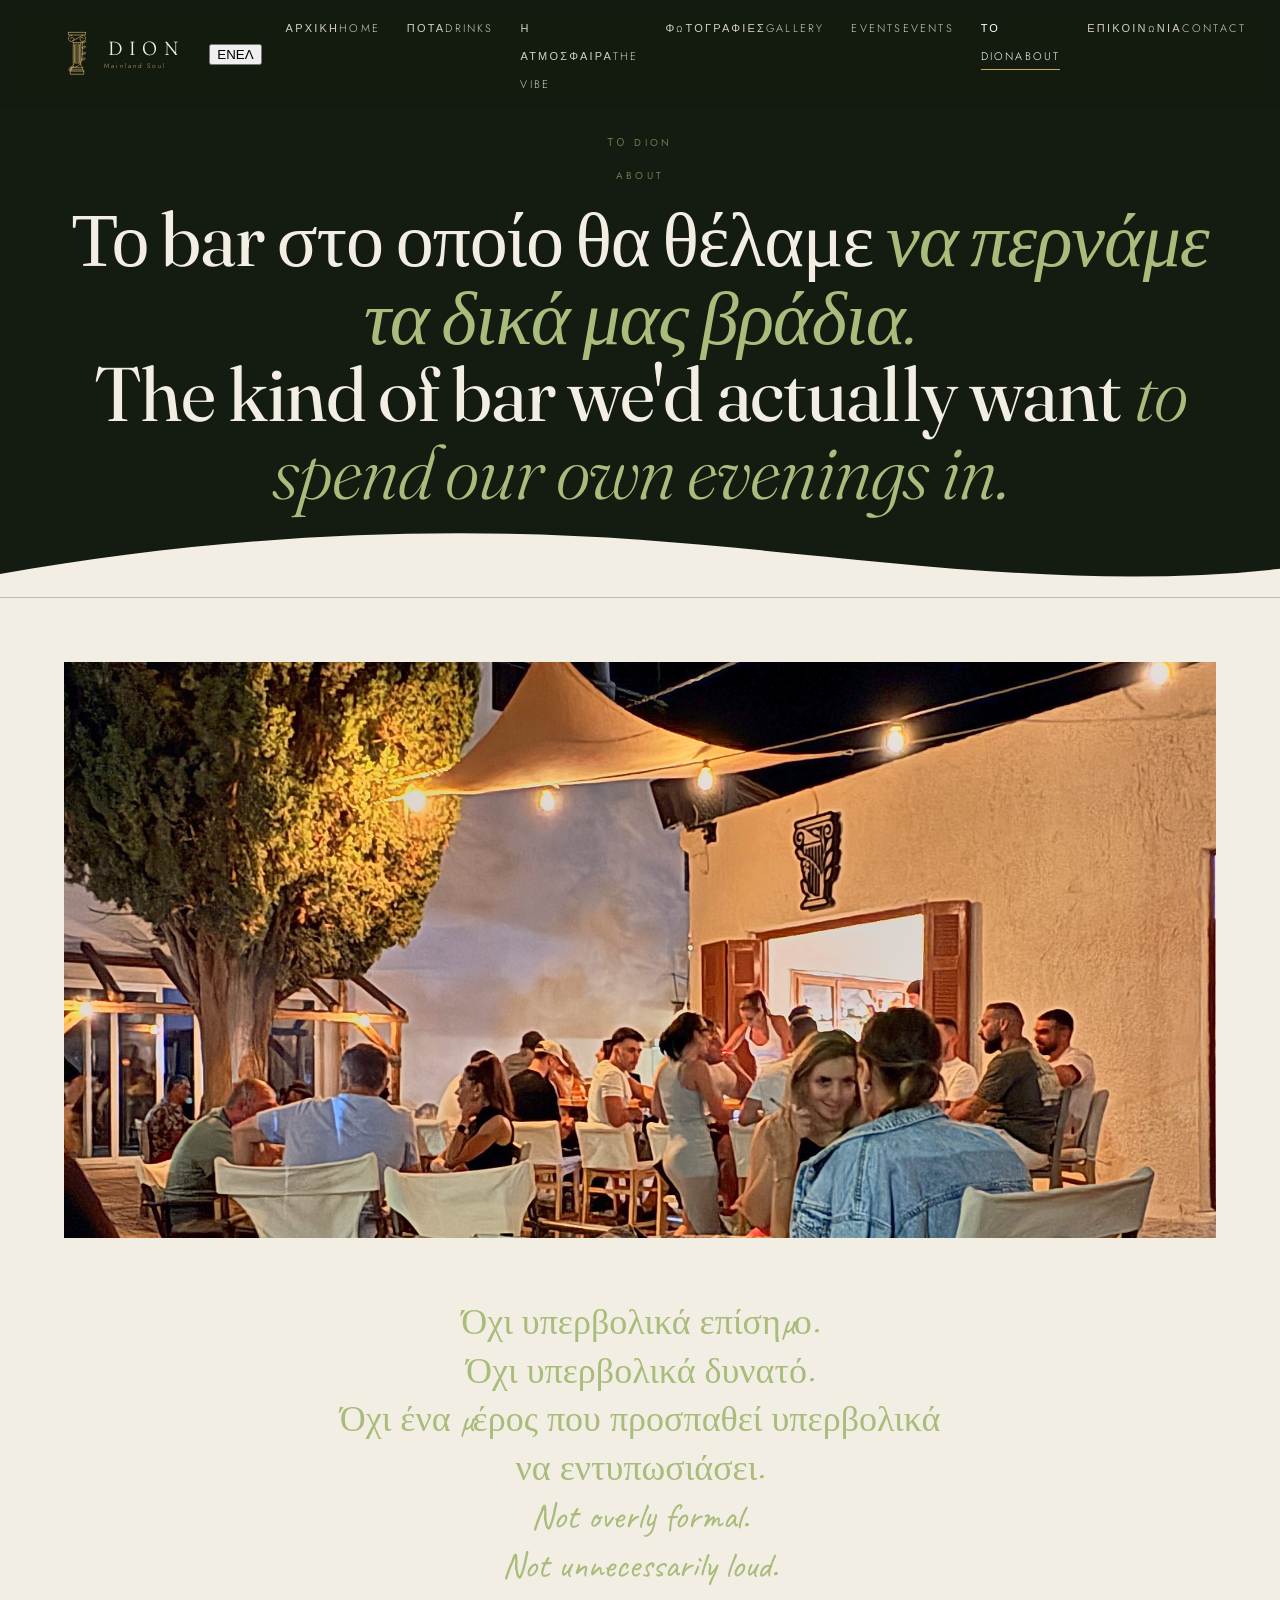
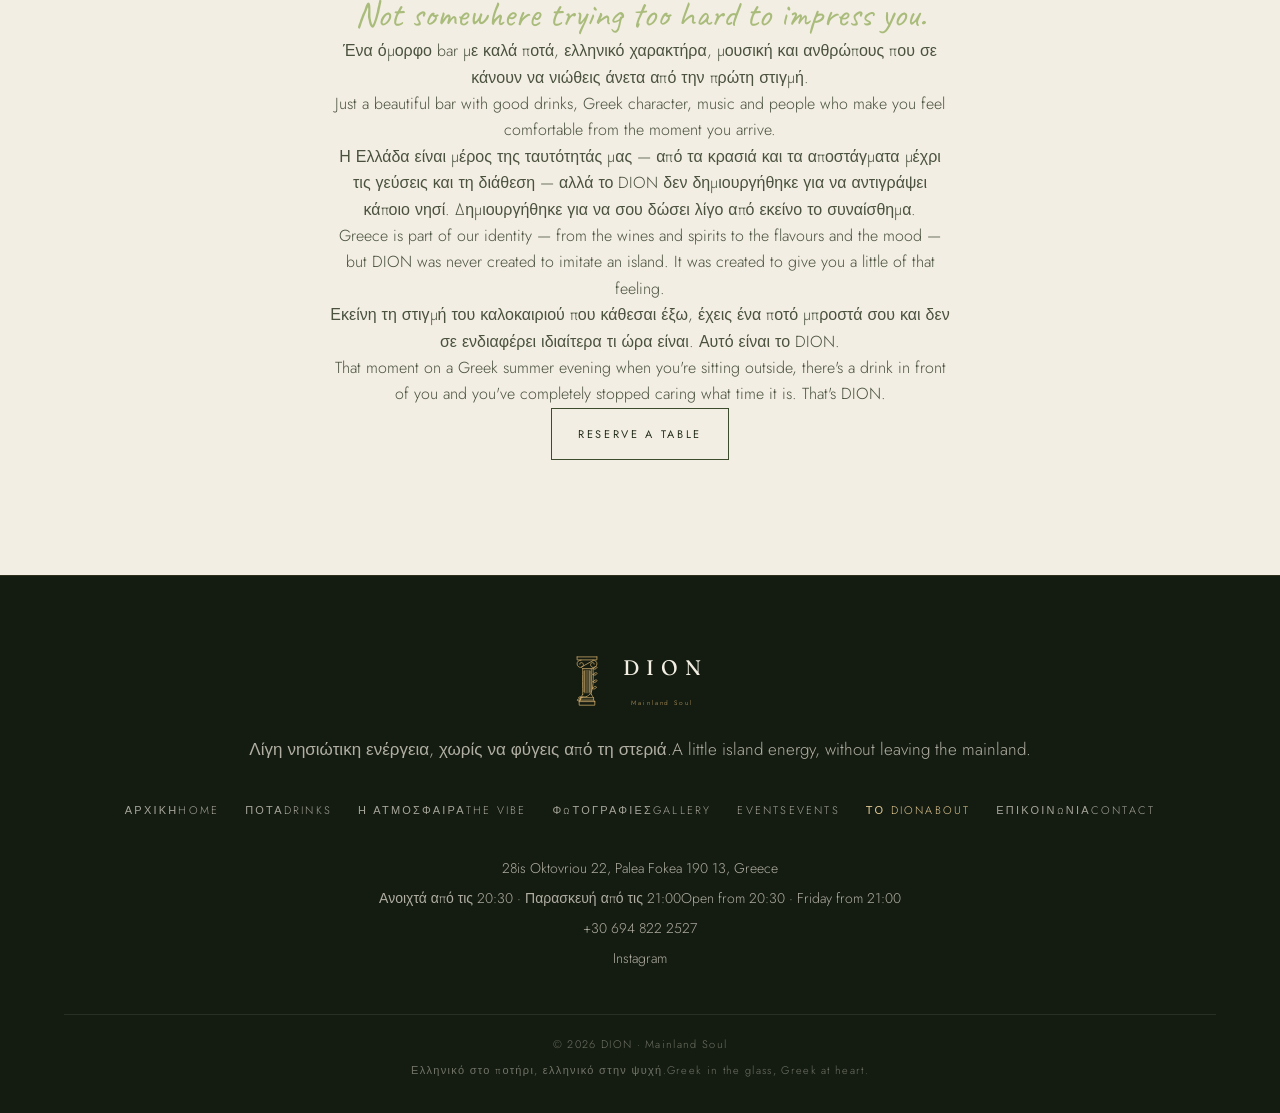
==== commit 370e12bc: "Add files via upload" ====
--- a/about.html
+++ b/about.html
@@ -1,16 +1,23 @@
 <!DOCTYPE html>
-<html lang="en">
+<html lang="el" data-lang="el" data-title-el="Το DION" data-title-en="About · DION">
 <head>
 <meta charset="utf-8">
-<script>document.documentElement.className="js"</script>
+<script>
+/* Language is settled before first paint so the wrong one never flashes. */
+document.documentElement.className="js";
+(function(){var l="el";try{if(localStorage.getItem("dion-lang")==="en")l="en"}catch(e){}
+var r=document.documentElement;r.lang=l;r.setAttribute("data-lang",l);})();
+</script>
 <meta name="viewport" content="width=device-width, initial-scale=1, viewport-fit=cover">
-<title>About · DION</title>
-<meta name="description" content="DION is a bar. A little island energy, without leaving the mainland.">
+<title>Το DION</title>
+<meta name="description" content="Το DION ξεκίνησε από μια απλή ιδέα: να φτιάξουμε το bar στο οποίο θα θέλαμε να περνάμε τα δικά μας βράδια.">
 <meta name="theme-color" content="#0B0B0A">
-<meta property="og:title" content="About · DION">
-<meta property="og:description" content="DION is a bar. A little island energy, without leaving the mainland.">
+<meta property="og:title" content="Το DION">
+<meta property="og:description" content="Το DION ξεκίνησε από μια απλή ιδέα: να φτιάξουμε το bar στο οποίο θα θέλαμε να περνάμε τα δικά μας βράδια.">
 <meta property="og:image" content="hero-wide.jpeg">
 <meta property="og:type" content="website">
+<meta property="og:locale" content="el_GR">
+<meta property="og:locale:alternate" content="en_GB">
 <link rel="preconnect" href="https://fonts.googleapis.com">
 <link rel="preconnect" href="https://fonts.gstatic.com" crossorigin>
 <link rel="preconnect" href="https://images.unsplash.com" crossorigin>
@@ -43,47 +50,59 @@
   </g>
 </symbol></svg>
 
+<!-- Filled in by site.js from DION.announcement — stays hidden when inactive. -->
+<div class="announce" id="announce" hidden>
+  <p id="annText"></p>
+  <button type="button" id="annClose" aria-label="Close">&times;</button>
+</div>
 <header class="nav nav--solid" id="nav">
-  <a class="nav__brand" href="index.html" aria-label="DION, home">
+  <a class="nav__brand" href="index.html" aria-label="DION">
     <svg viewBox="0 0 100 190" aria-hidden="true"><use href="#dion-mark"/></svg>
     <span>DION<small>Mainland Soul</small></span>
   </a>
+  <button class="lang" id="lang" type="button" aria-label="Change language">
+    <span class="l-el">EN</span><span class="l-en">ΕΛ</span>
+  </button>
   <button class="nav__burger" id="burger" type="button" aria-label="Menu" aria-expanded="false"><span></span></button>
   <ul class="nav__links" id="menu">
-      <li><a href="index.html">Home</a></li>
-      <li><a href="drinks.html">Drinks</a></li>
-      <li><a href="vibe.html">The Vibe</a></li>
-      <li><a href="gallery.html">Gallery</a></li>
-      <li><a href="about.html" aria-current="page">About</a></li>
-      <li><a href="contact.html">Contact</a></li>
-      <li><a class="btn nav__cta" href="contact.html" data-cta>Reserve a table</a></li>
+      <li><a href="index.html"><span class="l-el">Αρχική</span><span class="l-en">Home</span></a></li>
+      <li><a href="drinks.html"><span class="l-el">Ποτά</span><span class="l-en">Drinks</span></a></li>
+      <li><a href="vibe.html"><span class="l-el">Η Ατμόσφαιρα</span><span class="l-en">The Vibe</span></a></li>
+      <li><a href="gallery.html"><span class="l-el">Φωτογραφίες</span><span class="l-en">Gallery</span></a></li>
+      <li data-nav="events"><a href="events.html"><span class="l-el">Events</span><span class="l-en">Events</span></a></li>
+      <li><a href="about.html" aria-current="page"><span class="l-el">Το DION</span><span class="l-en">About</span></a></li>
+      <li><a href="contact.html"><span class="l-el">Επικοινωνία</span><span class="l-en">Contact</span></a></li>
+      <li><a class="btn nav__cta" href="tel:+306948222527" data-cta data-phone><span data-cta-label><span class="l-el">Κλείσε τραπέζι</span><span class="l-en">Book a table</span></span></a></li>
   </ul>
-  <a class="btn nav__cta" href="contact.html" data-cta>Reserve a table</a>
+  <a class="btn nav__cta" href="tel:+306948222527" data-cta data-phone><span data-cta-label><span class="l-el">Κλείσε τραπέζι</span><span class="l-en">Book a table</span></span></a>
 </header>
 
 <main>
 <section class="pagehead">
   <div class="wrap">
-    <p class="eyebrow rv">About</p>
-    <h1 class="rv">A little island energy, <em>without leaving the mainland.</em></h1>
+<p class="eyebrow rv l-el">Το DION</p>
+<p class="eyebrow rv l-en">About</p>
+<h1 class="rv l-el">Το bar στο οποίο θα θέλαμε <em>να περνάμε τα δικά μας βράδια.</em></h1>
+<h1 class="rv l-en">The kind of bar we'd actually want <em>to spend our own evenings in.</em></h1>
   </div>
 </section>
 <svg class="curve curve--cream" viewBox="0 0 1440 90" preserveAspectRatio="none" aria-hidden="true"><path fill="currentColor" d="M0 62C240 18 480 4 720 22s480 62 720 34v34H0V62Z"/></svg>
 <section class="section section--cream">
   <div class="wrap">
     <!-- photo slot: about — swap src for img/about.jpg -->
-    <button type="button" class="fig fig--full rv" data-full="hero-wide.jpeg"
-            aria-label="Open photo: the DION courtyard at night">
-      <img src="hero-wide.jpeg" width="2000" height="1330" loading="lazy" decoding="async"
-           alt="The DION courtyard on a summer night">
+    <button type="button" class="fig fig--full rv" data-full="hero-wide.jpeg" aria-label="DION">
+      <img src="hero-wide.jpeg" width="2000" height="1330" loading="lazy" decoding="async" alt="DION">
     </button>
     <div class="col" style="margin-top:clamp(38px,5vw,60px)">
-      <p class="lede rv">DION is a bar. Good drinks made properly, Greek bottles and ingredients we
-        actually like, music that suits the hour, and the people who turn up.</p>
-      <p class="lede rv">No dress code, no island mark-up — just somewhere you end up staying longer
-        than you planned.</p>
-      <p class="hand rv">Fancy without the fuss.</p>
-      <p class="rv"><a class="btn btn--dark" href="contact.html" data-cta>Reserve a table</a></p>
+<p class="hand rv l-el">Όχι υπερβολικά επίσημο.<br>Όχι υπερβολικά δυνατό.<br>Όχι ένα μέρος που προσπαθεί υπερβολικά να εντυπωσιάσει.</p>
+<p class="hand rv l-en">Not overly formal.<br>Not unnecessarily loud.<br>Not somewhere trying too hard to impress you.</p>
+<p class="lede rv l-el">Ένα όμορφο bar με καλά ποτά, ελληνικό χαρακτήρα, μουσική και ανθρώπους που σε κάνουν να νιώθεις άνετα από την πρώτη στιγμή.</p>
+<p class="lede rv l-en">Just a beautiful bar with good drinks, Greek character, music and people who make you feel comfortable from the moment you arrive.</p>
+<p class="lede rv l-el">Η Ελλάδα είναι μέρος της ταυτότητάς μας — από τα κρασιά και τα αποστάγματα μέχρι τις γεύσεις και τη διάθεση — αλλά το DION δεν δημιουργήθηκε για να αντιγράψει κάποιο νησί. Δημιουργήθηκε για να σου δώσει λίγο από εκείνο το συναίσθημα.</p>
+<p class="lede rv l-en">Greece is part of our identity — from the wines and spirits to the flavours and the mood — but DION was never created to imitate an island. It was created to give you a little of that feeling.</p>
+<p class="lede rv l-el">Εκείνη τη στιγμή του καλοκαιριού που κάθεσαι έξω, έχεις ένα ποτό μπροστά σου και δεν σε ενδιαφέρει ιδιαίτερα τι ώρα είναι. Αυτό είναι το DION.</p>
+<p class="lede rv l-en">That moment on a Greek summer evening when you're sitting outside, there's a drink in front of you and you've completely stopped caring what time it is. That's DION.</p>
+      <p class="rv"><a class="btn btn--dark" href="tel:+306948222527" data-cta data-phone><span data-cta-label><span class="l-el">Κλείσε τραπέζι</span><span class="l-en">Book a table</span></span></a></p>
     </div>
   </div>
 </section>
@@ -96,24 +115,26 @@
   <button type="button" class="lb__close" aria-label="Close">&times;</button>
   <button type="button" class="lb__nav lb__nav--prev" aria-label="Previous photo">&#8249;</button>
   <button type="button" class="lb__nav lb__nav--next" aria-label="Next photo">&#8250;</button>
-  <p class="lb__hint">Pinch, scroll or double-tap to zoom</p>
+  <p class="lb__hint"><span class="l-el">Pinch ή διπλό tap για zoom</span><span class="l-en">Pinch or double-tap to zoom</span></p>
 </div>
 
 <footer class="foot">
   <div class="wrap">
-    <a class="foot__brand" href="index.html" aria-label="DION, home">
+    <a class="foot__brand" href="index.html" aria-label="DION">
       <svg viewBox="0 0 100 190" aria-hidden="true"><use href="#dion-mark"/></svg>
       <span><b>DION</b><small>Mainland Soul</small></span>
     </a>
-    <nav aria-label="Footer"><a href="index.html">Home</a><a href="drinks.html">Drinks</a><a href="vibe.html">The Vibe</a><a href="gallery.html">Gallery</a><a href="about.html" aria-current="page">About</a><a href="contact.html">Contact</a></nav>
+    <p class="foot__line"><span class="l-el">Λίγη νησιώτικη ενέργεια, χωρίς να φύγεις από τη στεριά.</span><span class="l-en">A little island energy, without leaving the mainland.</span></p>
+    <nav aria-label="Footer"><a href="index.html"><span class="l-el">Αρχική</span><span class="l-en">Home</span></a><a href="drinks.html"><span class="l-el">Ποτά</span><span class="l-en">Drinks</span></a><a href="vibe.html"><span class="l-el">Η Ατμόσφαιρα</span><span class="l-en">The Vibe</span></a><a href="gallery.html"><span class="l-el">Φωτογραφίες</span><span class="l-en">Gallery</span></a><a href="events.html" data-nav="events"><span class="l-el">Events</span><span class="l-en">Events</span></a><a href="about.html" aria-current="page"><span class="l-el">Το DION</span><span class="l-en">About</span></a><a href="contact.html"><span class="l-el">Επικοινωνία</span><span class="l-en">Contact</span></a></nav>
     <div class="foot__col">
-      <span id="fAddr">Street name 00, Town, Greece</span>
-      <a id="fPhone" href="tel:+300000000000" data-phone>+30 000 000 0000</a>
+      <span id="fAddr">28is Oktovriou 22, Palea Fokea 190 13, Greece</span>
+      <span id="fHours"><span class="l-el">Ανοιχτά από τις 20:30 · Παρασκευή από τις 21:00</span><span class="l-en">Open from 20:30 · Friday from 21:00</span></span>
+      <a id="fPhone" href="tel:+306948222527" data-phone>+30 694 822 2527</a>
       <a id="fIg" href="https://instagram.com/" target="_blank" rel="noopener">Instagram</a>
     </div>
     <div class="foot__base">
       <span>© <span id="year">2026</span> DION · Mainland Soul</span>
-      <span>Greek in the glass, Greek at heart.</span>
+      <span><span class="l-el">Ελληνικό στο ποτήρι, ελληνικό στην ψυχή.</span><span class="l-en">Greek in the glass, Greek at heart.</span></span>
     </div>
   </div>
 </footer>
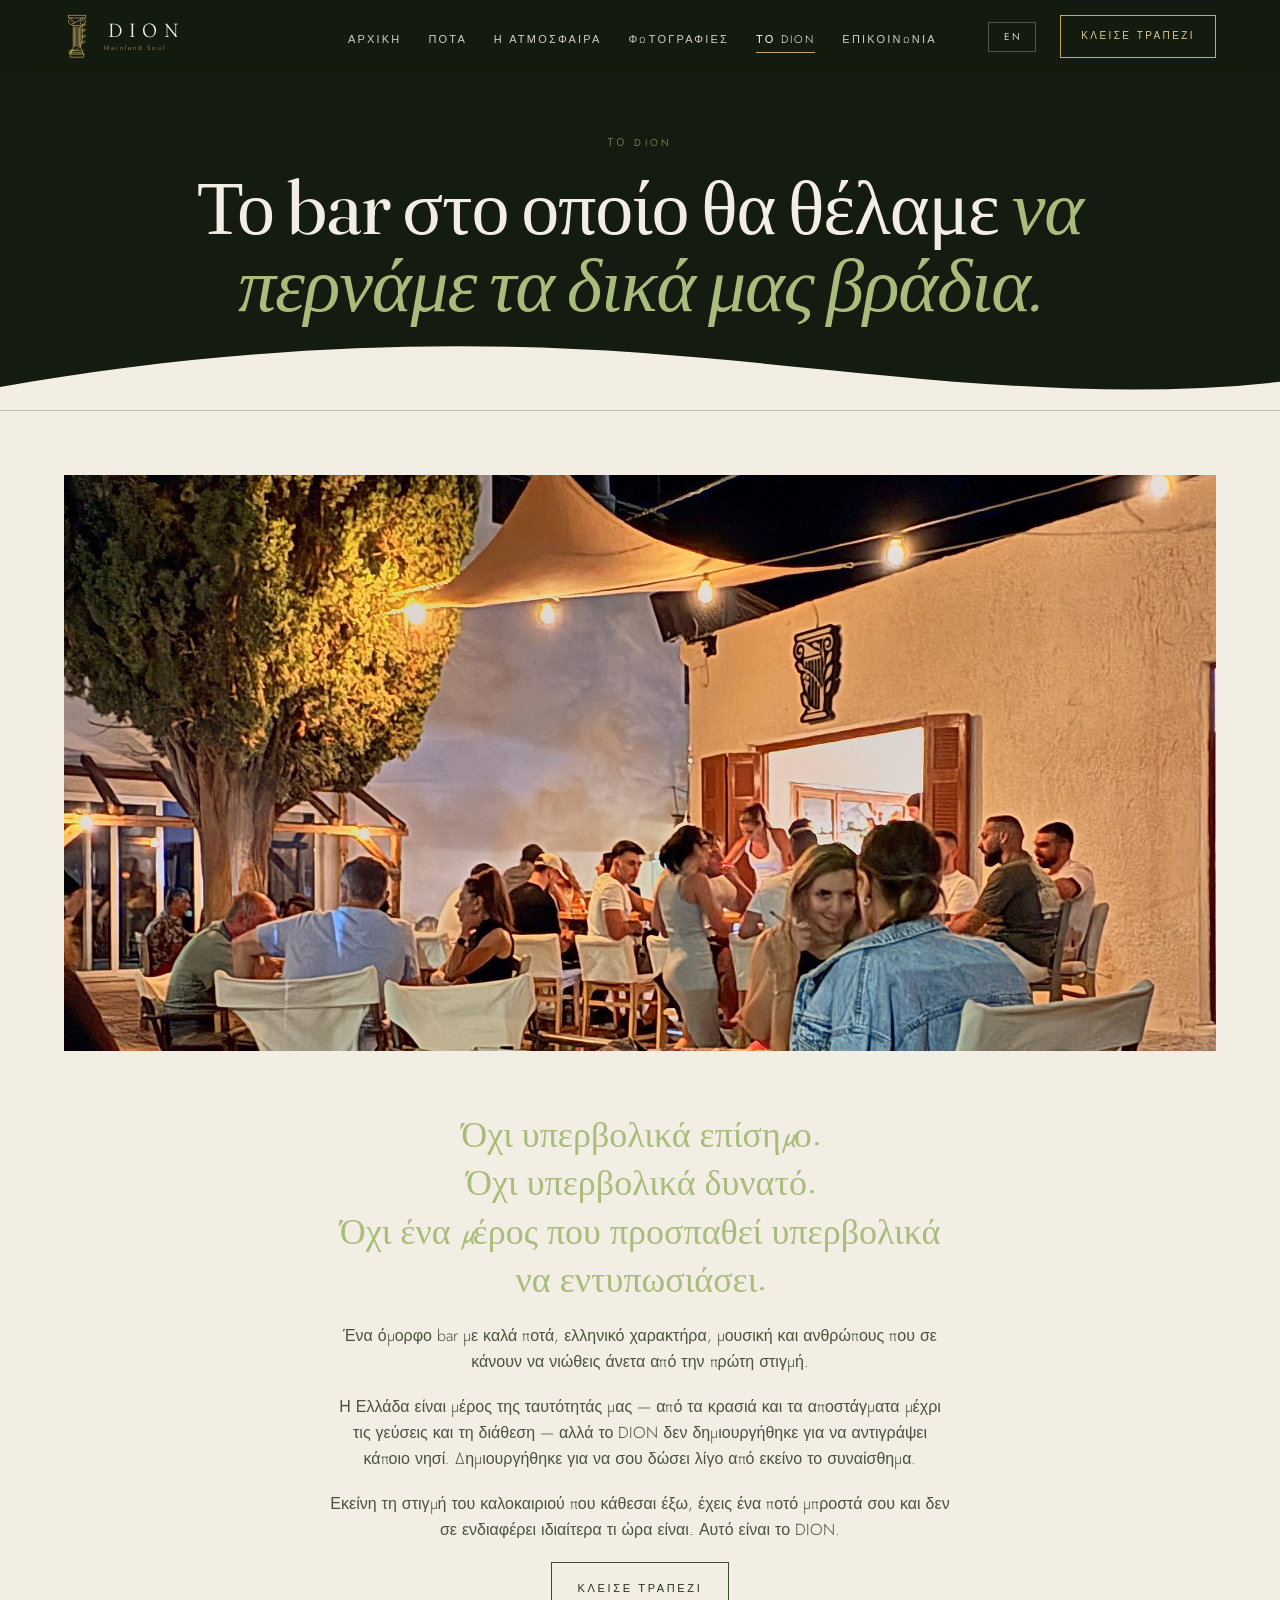
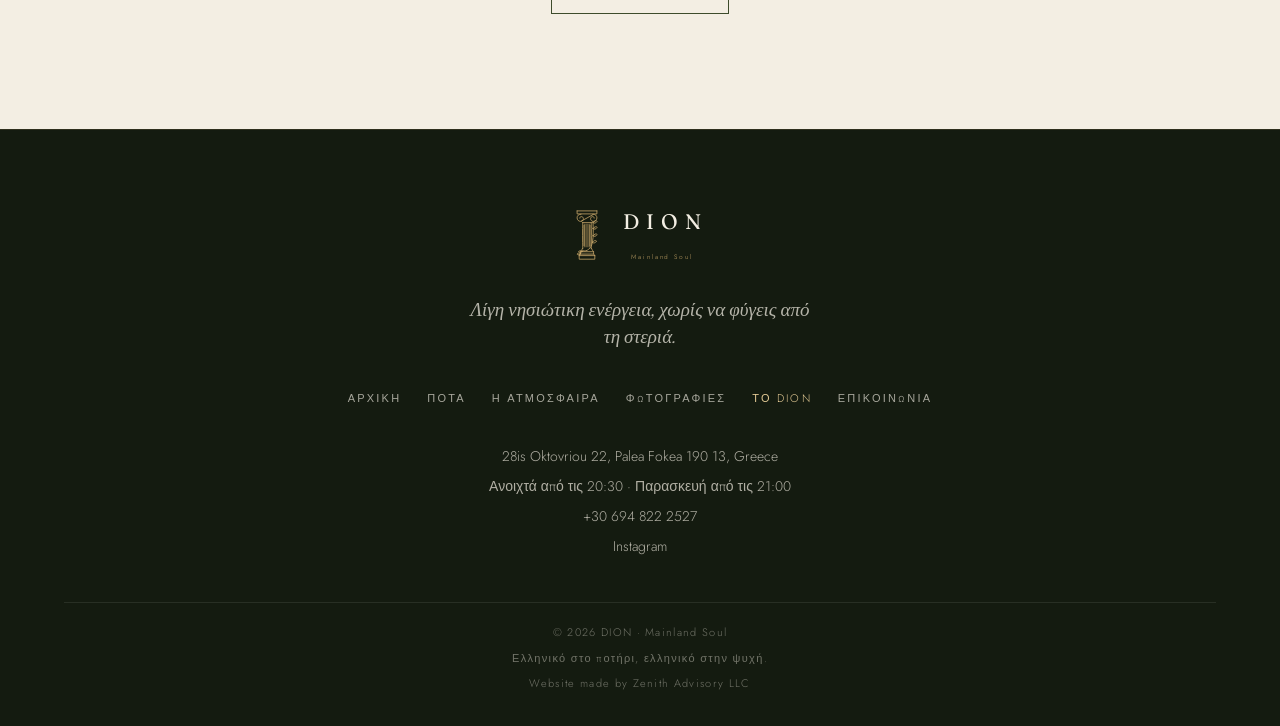
==== commit c23d395b: "Footer credit: Website made by Zenith Advisory LLC In build.py, so it is on all seven pages and surv" ====
--- a/about.html
+++ b/about.html
@@ -135,6 +135,7 @@
     <div class="foot__base">
       <span>© <span id="year">2026</span> DION · Mainland Soul</span>
       <span><span class="l-el">Ελληνικό στο ποτήρι, ελληνικό στην ψυχή.</span><span class="l-en">Greek in the glass, Greek at heart.</span></span>
+      <span class="built-by">Website made by Zenith Advisory LLC</span>
     </div>
   </div>
 </footer>
--- a/assets/site.css
+++ b/assets/site.css
@@ -49,6 +49,7 @@
 body{margin:0;background:var(--olive-900);color:var(--ink);font-family:var(--sans);font-weight:300;
      font-size:clamp(15px,.42vw + 14px,17px);line-height:1.65;overflow-x:hidden}
 img{max-width:100%;display:block}
+[hidden]{display:none!important}
 figure{margin:0}
 a{color:inherit}
 a,button{-webkit-tap-highlight-color:transparent}
@@ -112,10 +113,15 @@
 .section--cream{background:var(--cream);color:var(--ink)}
 .section--olive{background:var(--olive-900);color:var(--cream)}
 .section--dark{background:var(--olive-950);color:var(--cream)}
-h1,h2,h3{font-family:var(--serif);font-weight:400;letter-spacing:-.015em;margin:0}
+h1,h2,h3{font-family:var(--serif);font-weight:400;letter-spacing:-.015em;margin:0;
+  text-wrap:balance}
+p{text-wrap:pretty}
 h1{font-size:clamp(38px,6.4vw,76px);line-height:1.02}
 h2{font-size:clamp(32px,5vw,56px);line-height:1.06}
 h3{font-size:clamp(19px,2vw,24px);line-height:1.2}
+
+em.accent{font-style:italic;color:var(--olive-400)}
+.section--olive em.accent,.section--dark em.accent{color:var(--sage)}
 
 .eyebrow{font-size:10px;letter-spacing:.34em;text-transform:uppercase;font-weight:400;
   color:var(--olive-400);margin:0 0 16px}
@@ -127,14 +133,16 @@
 
 /* Every text block lives in one centred column of the same width. */
 .col{max-width:var(--measure);margin-inline:auto;text-align:center}
+.col > *{margin:0}
 .col > * + *{margin-top:18px}
-.col p{margin:0}
 
 .btn{display:inline-flex;align-items:center;gap:.85em;font-family:var(--sans);font-size:11px;
   font-weight:400;letter-spacing:.24em;text-transform:uppercase;text-decoration:none;
   padding:16px 26px;border:1px solid var(--gold);color:var(--gold-lt);background:none;
-  cursor:pointer;transition:background .35s ease,color .35s ease,border-color .35s ease}
+  cursor:pointer;transition:background .35s ease,color .35s ease,border-color .35s ease,
+    transform .12s cubic-bezier(.23,1,.32,1)}
 .btn:hover{background:var(--gold);color:var(--olive-900);border-color:var(--gold)}
+.btn:active,.lang:active,.nav__burger:active{transform:scale(.97)}
 .btn svg{transition:transform .35s ease}
 .btn:hover svg{transform:translateX(5px)}
 .btn--dark{border-color:var(--olive-600);color:var(--olive-800)}
@@ -323,7 +331,8 @@
   padding:17px 0;border-bottom:1px solid var(--cream-3)}
 .list b{font-family:var(--serif);font-weight:400;font-size:21px;letter-spacing:-.01em}
 .list em{font-style:normal;font-size:13.5px;line-height:1.45;color:var(--ink-soft)}
-.list i{font-style:normal;font-size:13px;letter-spacing:.08em;color:var(--olive-600)}
+.list i{font-style:normal;font-size:13px;letter-spacing:.08em;color:var(--olive-600);
+  font-variant-numeric:tabular-nums}
 .list__foot{margin:26px auto 0;font-size:13.5px;color:var(--olive-400);
   letter-spacing:.02em;text-align:center;max-width:44ch}
 
@@ -375,15 +384,16 @@
 .cards{display:grid;grid-template-columns:repeat(3,1fr);gap:clamp(14px,2vw,26px);
   margin-top:clamp(34px,5vw,58px)}
 .card{display:block;text-decoration:none;color:inherit;text-align:center}
-.card__img{position:relative;overflow:hidden;aspect-ratio:4/3;background:var(--olive-800)}
+.card__img{display:block;position:relative;overflow:hidden;aspect-ratio:4/3;
+  background:var(--olive-800)}
 .card__img img{width:100%;height:100%;object-fit:cover;
   transition:transform 1.1s cubic-bezier(.2,.6,.2,1)}
 .card:hover .card__img img{transform:scale(1.05)}
 .card h3{margin-top:18px;font-size:clamp(20px,2vw,26px)}
 .card p{margin:8px 0 0;font-size:14.5px;color:var(--ink-soft)}
-.card span{display:inline-block;margin-top:12px;font-size:10px;letter-spacing:.26em;
+.card > span.card__go{display:inline-block;margin-top:12px;font-size:10px;letter-spacing:.26em;
   text-transform:uppercase;color:var(--olive-400)}
-.card:hover span{color:var(--olive-800)}
+.card:hover > span.card__go{color:var(--olive-800)}
 @media (max-width:820px){.cards{grid-template-columns:1fr;gap:34px}}
 
 /* ═══ 12. CONTACT ═══════════════════════════════════════════════════ */
@@ -392,7 +402,8 @@
 .facts li{display:grid;gap:6px;justify-items:center}
 .facts h3{font-family:var(--sans);font-size:10px;letter-spacing:.3em;text-transform:uppercase;
   color:var(--sage-dim);font-weight:400}
-.facts p,.facts a{margin:0;color:var(--cream);text-decoration:none;font-size:17px;line-height:1.5}
+.facts p,.facts a{margin:0;color:var(--cream);text-decoration:none;font-size:17px;line-height:1.5;
+  font-variant-numeric:tabular-nums}
 .facts a:hover{color:var(--gold-lt)}
 @media (max-width:760px){.facts{grid-template-columns:1fr;gap:28px}}
 
@@ -425,7 +436,7 @@
 .map__label em{font-style:normal;color:var(--gold)}
 .cta-row{margin-top:clamp(30px,4vw,46px);display:flex;flex-wrap:wrap;gap:14px;
   align-items:center;justify-content:center}
-.cta-row span{font-size:13.5px;color:rgba(243,238,227,.55)}
+.cta-row > span{font-size:13.5px;color:rgba(243,238,227,.55)}
 @media (max-width:520px){.map{aspect-ratio:4/3}}
 
 /* ═══ 13. FOOTER ════════════════════════════════════════════════════ */
@@ -467,6 +478,87 @@
   @keyframes rmFade{to{opacity:0;visibility:hidden;pointer-events:none}}
   .rv,.rv-fade{opacity:1;transform:none;transition:none}
   .fig img,.gal img,.card__img img{transition:none}
+  .btn:active,.lang:active,.nav__burger:active{transform:none}
   .scroll-cue::after{animation:none}
   html{scroll-behavior:auto}
 }
+
+/* ═══ 15. LANGUAGE ══════════════════════════════════════════════════
+   Both languages sit in the markup; one set is hidden. The head script
+   picks the language before first paint, so nothing flashes. !important
+   because several of these elements carry their own display value.   */
+html[data-lang="el"] .l-en,
+html[data-lang="en"] .l-el{display:none!important}
+
+/* The brand carries margin-right:auto, so the rest of the bar is already
+   pushed right; these only fix the order the controls appear in. */
+.nav__links{order:1}
+.lang{order:2}
+.nav > .nav__cta{order:3}
+.nav__burger{order:4}
+
+.lang{background:none;border:1px solid rgba(243,238,227,.28);
+  color:rgba(243,238,227,.86);cursor:pointer;padding:9px 13px;line-height:1;
+  font-family:var(--sans);font-size:10px;font-weight:400;letter-spacing:.22em;
+  text-indent:.22em;text-transform:uppercase;
+  transition:border-color .3s ease,color .3s ease,background .3s ease}
+.lang:hover{border-color:var(--gold);color:var(--gold-lt);background:rgba(201,168,106,.08)}
+
+/* ═══ 16. ANNOUNCEMENT BAR ══════════════════════════════════════════
+   Fixed above the header. The nav and every page header are offset by
+   its measured height (--ann-h, set in site.js) so nothing overlaps. */
+.announce{position:fixed;top:0;left:0;right:0;z-index:70;display:flex;
+  align-items:center;justify-content:center;gap:14px;
+  padding:10px var(--gutter);padding-top:max(10px,env(safe-area-inset-top));
+  background:var(--gold);color:var(--olive-950);text-align:center}
+.announce p{margin:0;font-size:12.5px;letter-spacing:.06em;line-height:1.45}
+.announce button{flex:none;background:none;border:0;cursor:pointer;padding:0 2px;
+  font-size:19px;line-height:1;color:var(--olive-800);opacity:.65}
+.announce button:hover{opacity:1}
+body.menu-open .announce{opacity:0;pointer-events:none}
+
+.nav{top:var(--ann-h,0px)}
+.pagehead{padding-top:calc(clamp(96px,15vh,150px) + env(safe-area-inset-top) + var(--ann-h,0px))}
+@media (max-width:520px){.announce p{font-size:11.5px}}
+
+/* ═══ 17. HERO BUTTON ROW ═══════════════════════════════════════════ */
+.hero__cta{display:flex;flex-wrap:wrap;gap:12px 14px;align-items:center}
+@media (max-width:420px){.hero__cta .btn{padding:14px 20px;font-size:10px}}
+
+/* ═══ 18. THREE PILLARS ═════════════════════════════════════════════
+   Three columns rather than four, and a single stacked column on a
+   phone — the pillar copy is long enough that two-up would crush it. */
+.strip__grid--3{grid-template-columns:repeat(3,1fr)}
+@media (max-width:820px){
+  .strip__grid--3{grid-template-columns:1fr;row-gap:0;padding-block:10px}
+  .strip__grid--3 .feat{padding-block:26px}
+  .strip__grid--3 .feat:nth-child(even){border-left:0}
+  .strip__grid--3 .feat + .feat{border-left:0;border-top:1px solid var(--cream-3)}
+  .strip__grid--3 .feat p{max-width:38ch}
+}
+
+/* ═══ 19. DRINKS MENU ═══════════════════════════════════════════════ */
+.menu{margin-top:clamp(30px,4.5vw,52px)}
+.menu__group + .menu__group{margin-top:clamp(38px,5vw,64px)}
+.menu__head{font-size:clamp(22px,2.6vw,30px);text-align:center;
+  display:flex;align-items:center;justify-content:center;gap:16px}
+.menu__head::before,.menu__head::after{content:"";flex:1;max-width:90px;height:1px;
+  background:var(--cream-3)}
+.menu .list{margin-top:clamp(18px,2.4vw,28px)}
+
+/* ═══ 20. EVENTS ════════════════════════════════════════════════════ */
+.events{list-style:none;margin:clamp(30px,4.5vw,52px) 0 0;padding:0;
+  display:grid;gap:2px;max-width:var(--measure);margin-inline:auto}
+.events li{text-align:center;padding:clamp(24px,3.4vw,34px) 0;
+  border-bottom:1px solid rgba(201,168,106,.2)}
+.events li:first-child{border-top:1px solid rgba(201,168,106,.2)}
+.events__when{margin:0;font-size:10.5px;letter-spacing:.28em;text-transform:uppercase;
+  color:var(--sage-dim)}
+.events__title{margin:10px 0 0;font-size:clamp(24px,3vw,34px);color:var(--cream)}
+.events__text{margin:10px auto 0;max-width:46ch;font-size:15px;
+  color:rgba(243,238,227,.72)}
+
+/* ═══ 21. FOOTER TAGLINE ════════════════════════════════════════════ */
+.foot__line{max-width:34ch;margin:clamp(18px,2.4vw,24px) auto 0;
+  font-family:var(--serif);font-size:clamp(16px,1.5vw,19px);font-style:italic;
+  line-height:1.45;color:rgba(243,238,227,.72)}
